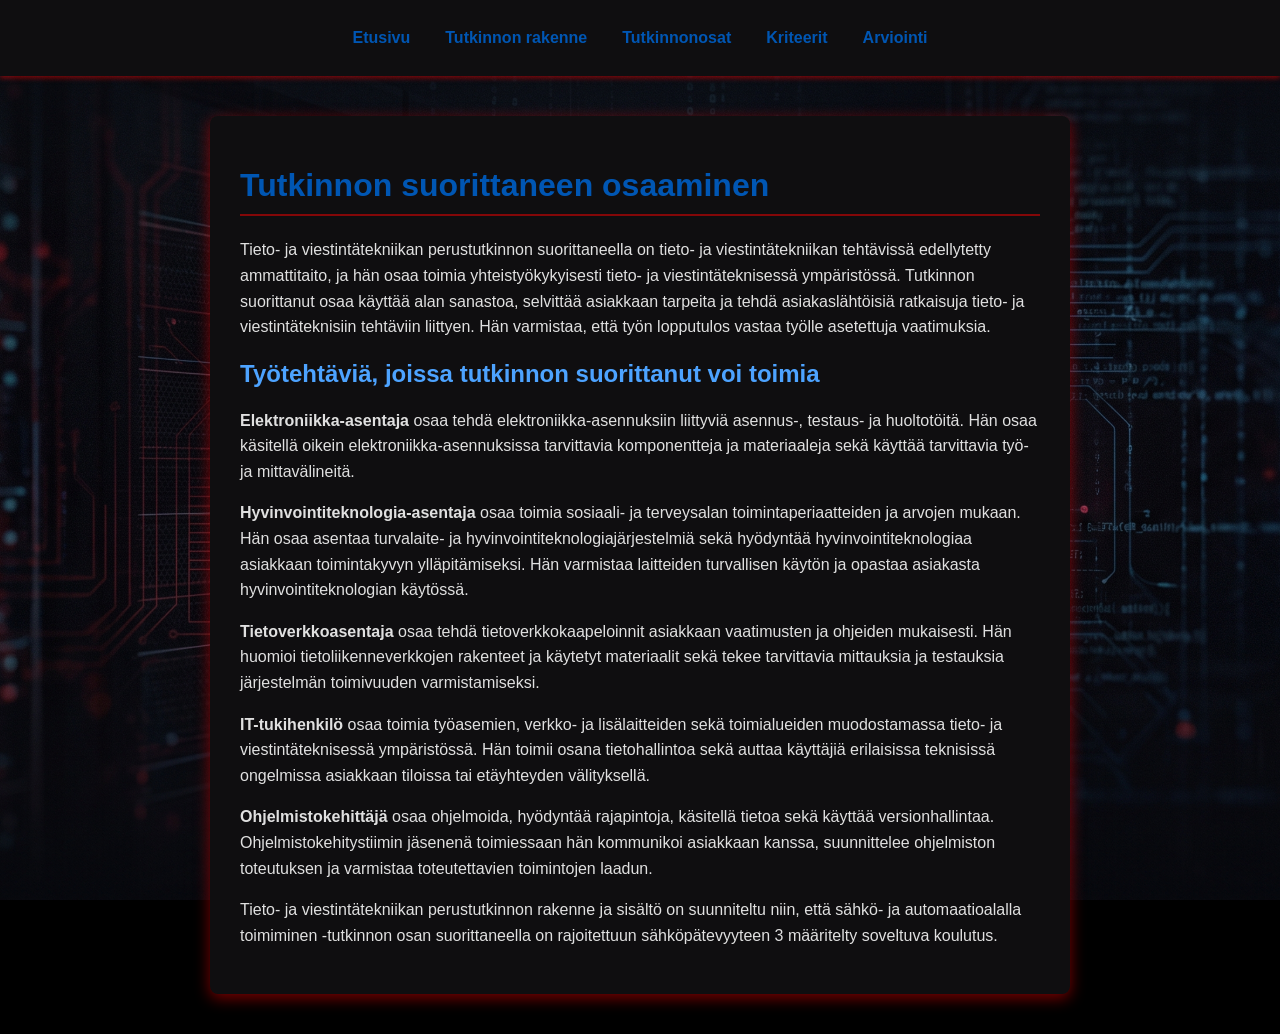
==== index.html @ 3fbc8254 "Initial commit" ====
<!DOCTYPE html>
<html lang="fi">
<head>
    <meta charset="UTF-8">
    <title>Etusivu</title>
    <link rel="stylesheet" href="styles.css">
    <meta name="viewport" content="width=device-width, initial-scale=1.0">
</head>
<body>

    <header>
        <nav>
            <ul>
                <li><a href="index.html">Etusivu</a></li>
                <li><a href="rakenne.html">Tutkinnon rakenne</a></li>
                <li><a href="tutkinnonosat.html">Tutkinnonosat</a></li>
                <li><a href="kriteerit.html">Kriteerit</a></li>
                <li><a href="arviointi.html">Arviointi</a></li>
            </ul>
        </nav>
    </header>

    <main>
        <h1>Tutkinnon suorittaneen osaaminen</h1>
        <p>Tieto- ja viestintätekniikan perustutkinnon suorittaneella on tieto- ja viestintätekniikan tehtävissä edellytetty ammattitaito, ja hän osaa toimia yhteistyökykyisesti tieto- ja viestintäteknisessä ympäristössä. Tutkinnon suorittanut osaa käyttää alan sanastoa, selvittää asiakkaan tarpeita ja tehdä asiakaslähtöisiä ratkaisuja tieto- ja viestintäteknisiin tehtäviin liittyen. Hän varmistaa, että työn lopputulos vastaa työlle asetettuja vaatimuksia.</p>

        <h2>Työtehtäviä, joissa tutkinnon suorittanut voi toimia</h2>

        <p><strong>Elektroniikka-asentaja</strong> osaa tehdä elektroniikka-asennuksiin liittyviä asennus-, testaus- ja huoltotöitä. Hän osaa käsitellä oikein elektroniikka-asennuksissa tarvittavia komponentteja ja materiaaleja sekä käyttää tarvittavia työ- ja mittavälineitä.</p> 

        <p><strong>Hyvinvointiteknologia-asentaja</strong> osaa toimia sosiaali- ja terveysalan toimintaperiaatteiden ja arvojen mukaan. Hän osaa asentaa turvalaite- ja hyvinvointiteknologiajärjestelmiä sekä hyödyntää hyvinvointiteknologiaa asiakkaan toimintakyvyn ylläpitämiseksi. Hän varmistaa laitteiden turvallisen käytön ja opastaa asiakasta hyvinvointiteknologian käytössä.</p> 

        <p><strong>Tietoverkkoasentaja</strong> osaa tehdä tietoverkkokaapeloinnit asiakkaan vaatimusten ja ohjeiden mukaisesti. Hän huomioi tietoliikenneverkkojen rakenteet ja käytetyt materiaalit sekä tekee tarvittavia mittauksia ja testauksia järjestelmän toimivuuden varmistamiseksi.</p> 

        <p><strong>IT-tukihenkilö</strong> osaa toimia työasemien, verkko- ja lisälaitteiden sekä toimialueiden muodostamassa tieto- ja viestintäteknisessä ympäristössä. Hän toimii osana tietohallintoa sekä auttaa käyttäjiä erilaisissa teknisissä ongelmissa asiakkaan tiloissa tai etäyhteyden välityksellä.</p> 

        <p><strong>Ohjelmistokehittäjä</strong> osaa ohjelmoida, hyödyntää rajapintoja, käsitellä tietoa sekä käyttää versionhallintaa. Ohjelmistokehitystiimin jäsenenä toimiessaan hän kommunikoi asiakkaan kanssa, suunnittelee ohjelmiston toteutuksen ja varmistaa toteutettavien toimintojen laadun.</p> 
        
        <p>Tieto- ja viestintätekniikan perustutkinnon rakenne ja sisältö on suunniteltu niin, että sähkö- ja automaatioalalla toimiminen -tutkinnon osan suorittaneella on rajoitettuun sähköpätevyyteen 3 määritelty soveltuva koulutus.</p>
    </main>
    
</body>
</html>
---- styles.css ----
body {
    background-color: #000000;
    background-image: url(Kuvat/Background.jpg);
    background-size: cover;
    background-attachment: fixed;
    background-position: center;
    font-family: 'Segoe UI', Tahoma, Geneva, Verdana, sans-serif;
    color: rgb(255, 255, 255);
    margin: 0;
    padding: 0;
}

header{
    background-color: #0f0e10;
    padding: 25px 0;
    box-shadow: 0 2px 5px #f8000080;
    position: sticky;
    top: 0;
    z-index: 100;
}

main{
    max-width: 800px;
    margin: 40px auto;
    padding: 30px;
    background-color: #0f0e10;
    border-radius: 8px;
    box-shadow: 0 4px 15px #f8000080;
}

h1{
    color: #0056b3;
    border-bottom: 2px solid #f8000080;
    padding-bottom: 10px;
}

h2, h3 {
    color: #4da3ff;
}

p, li{
    line-height: 1.6;
    color: #e0e0e0;
}

nav ul {
    list-style-type: none;
    margin: 0;
    padding: 0;
    display: flex;
    justify-content: center;
    gap: 15px;
}
nav a {
    text-decoration: none;
    color: #0056b3;
    font-weight: bold;
    padding: 15px 10px;
    border-radius: 5px;
    transition: background-color 1s;
}

nav a:hover{
    background: #0056b3;
    color: #ffffff;
}

table {
    width: 100%;
    border-collapse: separate;
    border-spacing: 6px 10px;
    margin-top: 20px;
    margin-bottom: 30px;
}

th {
    background-color: #002b5e;
    color: #ffffff;
    text-align: left;
    padding: 15px;
    font-size: 1.2em;
    border-radius: 8px;
    box-shadow: 0 4px 6px rgba(0, 0, 0, 0.4);
}

td{
    padding: 15px 20px;
    background-color: #151417;
    border: 1px solid #2a282d;
    border-radius: 8px;
    vertical-align: middle;
    box-shadow: inset 0 2px 5px rgba(0, 0, 0, 0.5);
    transition: all 0.3s ease;
}

td:hover{
    background-color: #1a191c;
    border-color: #f8000080;
    box-shadow: 0 0 8px rgba(248, 0, 0, 0.3);
}

tr:nth-child(even){
    background-color: #1a191c;
}

tr:hover{
    background-color: #242226;
}

@media (max-width: 768px){
    header{
        padding: 10px 0;
    }
    main{
        margin: 15px;
        padding: 15px;
    }

    nav ul{
        flex-direction: column;
        align-items: stretch;
        gap: 5px;
    }
    
    nav a{
        text-align: center;
        padding: 8px;
        display: block;
        width: 100%;
        box-sizing: border-box;
        font-size: 0.95rem;
    }

    table{
        border-spacing: 0;
    }
    
    thead{
        display: none;
    }

    tr:first-child{
        display:none;
    }

    th {
        border-radius: 8px 8px 0 0;
        text-align: center;
    }

    td{
        border-radius: 0 0 8px 8px;
        border-top: none;
    }

    table, thead, tbody, tr, th, td {
        display: block;
        width: 100%;
        box-sizing: border-box;
    }
}
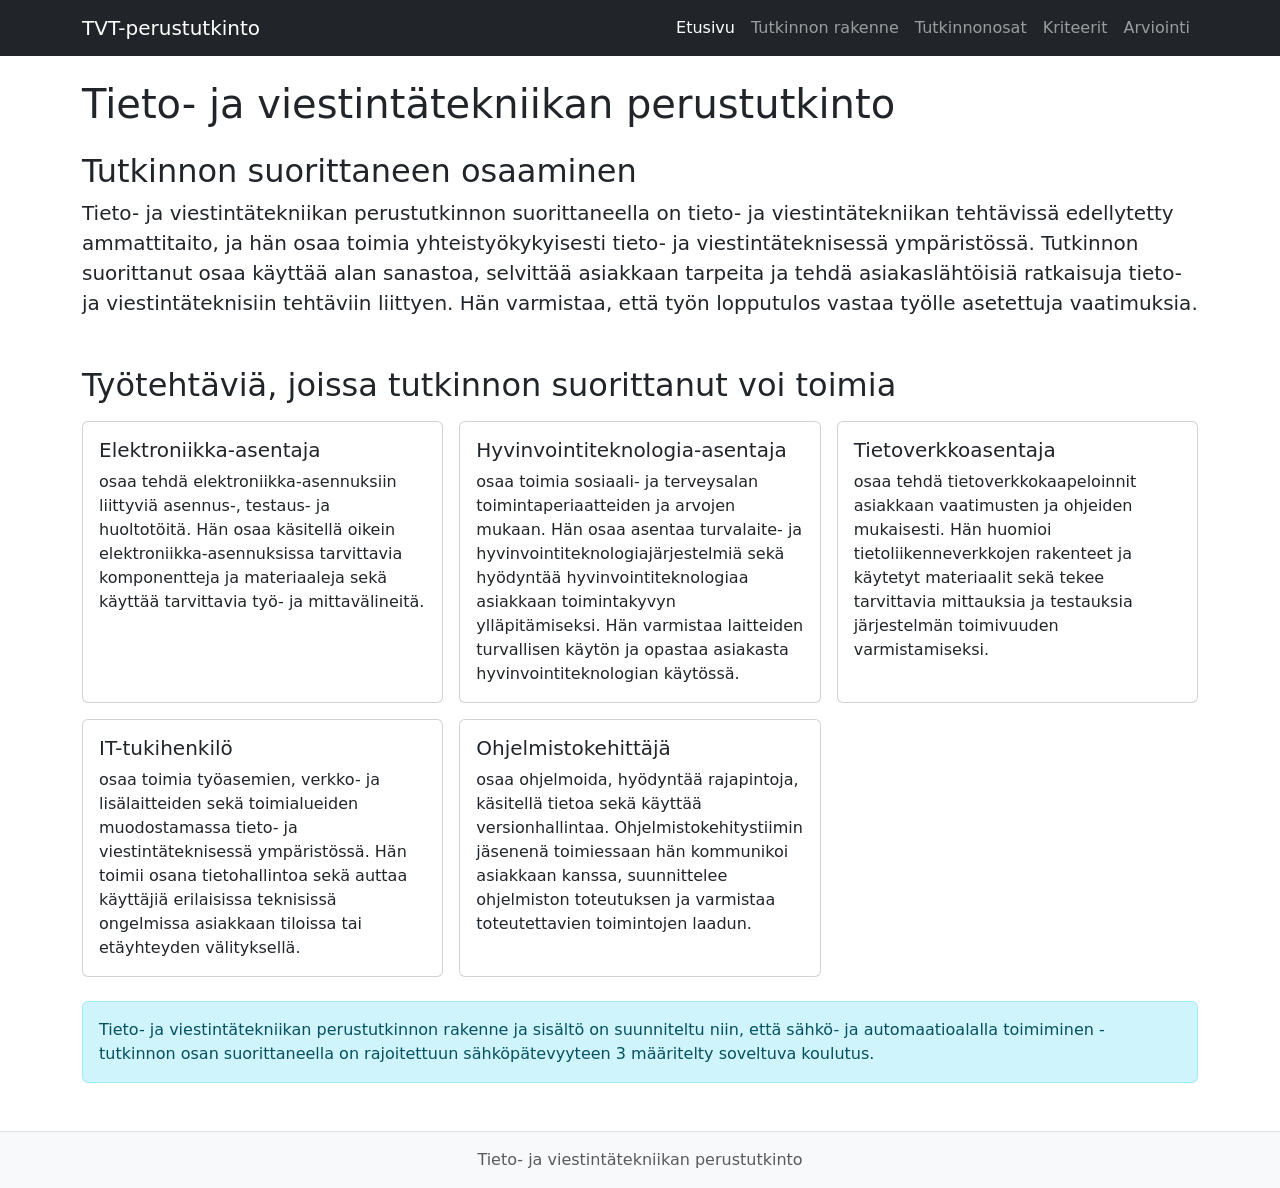
==== commit cba3e19f: "Pushattu ulos sivujen ensimäinen valmis versio." ====
--- a/index.html
+++ b/index.html
@@ -1,43 +1,89 @@
 <!DOCTYPE html>
 <html lang="fi">
 <head>
-    <meta charset="UTF-8">
-    <title>Etusivu</title>
-    <link rel="stylesheet" href="styles.css">
-    <meta name="viewport" content="width=device-width, initial-scale=1.0">
+  <meta charset="utf-8">
+  <meta name="viewport" content="width=device-width, initial-scale=1">
+  <title>Etusivu | Tieto- ja viestintätekniikan perustutkinto</title>
+  <link href="https://cdn.jsdelivr.net/npm/bootstrap@5.3.3/dist/css/bootstrap.min.css" rel="stylesheet">
 </head>
 <body>
+  <nav class="navbar navbar-expand-lg bg-dark navbar-dark sticky-top">
+    <div class="container">
+      <a class="navbar-brand" href="index.html">TVT-perustutkinto</a>
+      <button class="navbar-toggler" type="button" data-bs-toggle="collapse" data-bs-target="#valikko" aria-controls="valikko" aria-expanded="false" aria-label="Avaa valikko">
+        <span class="navbar-toggler-icon"></span>
+      </button>
+      <div class="collapse navbar-collapse" id="valikko">
+        <ul class="navbar-nav ms-auto">
+        <li class="nav-item"><a class="nav-link active" href="index.html" aria-current="page">Etusivu</a></li>
+        <li class="nav-item"><a class="nav-link" href="rakenne.html">Tutkinnon rakenne</a></li>
+        <li class="nav-item"><a class="nav-link" href="rakenne.html">Tutkinnonosat</a></li>
+        <li class="nav-item"><a class="nav-link" href="kriteerit.html">Kriteerit</a></li>
+        <li class="nav-item"><a class="nav-link" href="arviointi.html">Arviointi</a></li>
+        </ul>
+      </div>
+    </div>
+  </nav>
 
-    <header>
-        <nav>
-            <ul>
-                <li><a href="index.html">Etusivu</a></li>
-                <li><a href="rakenne.html">Tutkinnon rakenne</a></li>
-                <li><a href="tutkinnonosat.html">Tutkinnonosat</a></li>
-                <li><a href="kriteerit.html">Kriteerit</a></li>
-                <li><a href="arviointi.html">Arviointi</a></li>
-            </ul>
-        </nav>
-    </header>
+  <main class="container my-4">
+    <h1 class="mb-4">Tieto- ja viestintätekniikan perustutkinto</h1>
 
-    <main>
-        <h1>Tutkinnon suorittaneen osaaminen</h1>
-        <p>Tieto- ja viestintätekniikan perustutkinnon suorittaneella on tieto- ja viestintätekniikan tehtävissä edellytetty ammattitaito, ja hän osaa toimia yhteistyökykyisesti tieto- ja viestintäteknisessä ympäristössä. Tutkinnon suorittanut osaa käyttää alan sanastoa, selvittää asiakkaan tarpeita ja tehdä asiakaslähtöisiä ratkaisuja tieto- ja viestintäteknisiin tehtäviin liittyen. Hän varmistaa, että työn lopputulos vastaa työlle asetettuja vaatimuksia.</p>
+    <h2>Tutkinnon suorittaneen osaaminen</h2>
+    <p class="lead">Tieto- ja viestintätekniikan perustutkinnon suorittaneella on tieto- ja viestintätekniikan tehtävissä edellytetty ammattitaito, ja hän osaa toimia yhteistyökykyisesti tieto- ja viestintäteknisessä ympäristössä. Tutkinnon suorittanut osaa käyttää alan sanastoa, selvittää asiakkaan tarpeita ja tehdä asiakaslähtöisiä ratkaisuja tieto- ja viestintäteknisiin tehtäviin liittyen. Hän varmistaa, että työn lopputulos vastaa työlle asetettuja vaatimuksia.</p>
 
-        <h2>Työtehtäviä, joissa tutkinnon suorittanut voi toimia</h2>
+    <h2 class="mt-5 mb-3">Työtehtäviä, joissa tutkinnon suorittanut voi toimia</h2>
+    <div class="row row-cols-1 row-cols-md-2 row-cols-xl-3 g-3">
+      <div class="col">
+        <div class="card h-100">
+          <div class="card-body">
+            <h3 class="card-title h5">Elektroniikka-asentaja</h3>
+            <p class="card-text">osaa tehdä elektroniikka-asennuksiin liittyviä asennus-, testaus- ja huoltotöitä. Hän osaa käsitellä oikein elektroniikka-asennuksissa tarvittavia komponentteja ja materiaaleja sekä käyttää tarvittavia työ- ja mittavälineitä.</p>
+          </div>
+        </div>
+      </div>
+      <div class="col">
+        <div class="card h-100">
+          <div class="card-body">
+            <h3 class="card-title h5">Hyvinvointiteknologia-asentaja</h3>
+            <p class="card-text">osaa toimia sosiaali- ja terveysalan toimintaperiaatteiden ja arvojen mukaan. Hän osaa asentaa turvalaite- ja hyvinvointiteknologiajärjestelmiä sekä hyödyntää hyvinvointiteknologiaa asiakkaan toimintakyvyn ylläpitämiseksi. Hän varmistaa laitteiden turvallisen käytön ja opastaa asiakasta hyvinvointiteknologian käytössä.</p>
+          </div>
+        </div>
+      </div>
+      <div class="col">
+        <div class="card h-100">
+          <div class="card-body">
+            <h3 class="card-title h5">Tietoverkkoasentaja</h3>
+            <p class="card-text">osaa tehdä tietoverkkokaapeloinnit asiakkaan vaatimusten ja ohjeiden mukaisesti. Hän huomioi tietoliikenneverkkojen rakenteet ja käytetyt materiaalit sekä tekee tarvittavia mittauksia ja testauksia järjestelmän toimivuuden varmistamiseksi.</p>
+          </div>
+        </div>
+      </div>
+      <div class="col">
+        <div class="card h-100">
+          <div class="card-body">
+            <h3 class="card-title h5">IT-tukihenkilö</h3>
+            <p class="card-text">osaa toimia työasemien, verkko- ja lisälaitteiden sekä toimialueiden muodostamassa tieto- ja viestintäteknisessä ympäristössä. Hän toimii osana tietohallintoa sekä auttaa käyttäjiä erilaisissa teknisissä ongelmissa asiakkaan tiloissa tai etäyhteyden välityksellä.</p>
+          </div>
+        </div>
+      </div>
+      <div class="col">
+        <div class="card h-100">
+          <div class="card-body">
+            <h3 class="card-title h5">Ohjelmistokehittäjä</h3>
+            <p class="card-text">osaa ohjelmoida, hyödyntää rajapintoja, käsitellä tietoa sekä käyttää versionhallintaa. Ohjelmistokehitystiimin jäsenenä toimiessaan hän kommunikoi asiakkaan kanssa, suunnittelee ohjelmiston toteutuksen ja varmistaa toteutettavien toimintojen laadun.</p>
+          </div>
+        </div>
+      </div>
+    </div>
 
-        <p><strong>Elektroniikka-asentaja</strong> osaa tehdä elektroniikka-asennuksiin liittyviä asennus-, testaus- ja huoltotöitä. Hän osaa käsitellä oikein elektroniikka-asennuksissa tarvittavia komponentteja ja materiaaleja sekä käyttää tarvittavia työ- ja mittavälineitä.</p> 
+    <div class="alert alert-info mt-4" role="alert">
+      Tieto- ja viestintätekniikan perustutkinnon rakenne ja sisältö on suunniteltu niin, että sähkö- ja automaatioalalla toimiminen -tutkinnon osan suorittaneella on rajoitettuun sähköpätevyyteen 3 määritelty soveltuva koulutus.
+    </div>
+  </main>
 
-        <p><strong>Hyvinvointiteknologia-asentaja</strong> osaa toimia sosiaali- ja terveysalan toimintaperiaatteiden ja arvojen mukaan. Hän osaa asentaa turvalaite- ja hyvinvointiteknologiajärjestelmiä sekä hyödyntää hyvinvointiteknologiaa asiakkaan toimintakyvyn ylläpitämiseksi. Hän varmistaa laitteiden turvallisen käytön ja opastaa asiakasta hyvinvointiteknologian käytössä.</p> 
+  <footer class="bg-light border-top py-3 mt-5">
+    <div class="container text-center text-muted">Tieto- ja viestintätekniikan perustutkinto</div>
+  </footer>
 
-        <p><strong>Tietoverkkoasentaja</strong> osaa tehdä tietoverkkokaapeloinnit asiakkaan vaatimusten ja ohjeiden mukaisesti. Hän huomioi tietoliikenneverkkojen rakenteet ja käytetyt materiaalit sekä tekee tarvittavia mittauksia ja testauksia järjestelmän toimivuuden varmistamiseksi.</p> 
-
-        <p><strong>IT-tukihenkilö</strong> osaa toimia työasemien, verkko- ja lisälaitteiden sekä toimialueiden muodostamassa tieto- ja viestintäteknisessä ympäristössä. Hän toimii osana tietohallintoa sekä auttaa käyttäjiä erilaisissa teknisissä ongelmissa asiakkaan tiloissa tai etäyhteyden välityksellä.</p> 
-
-        <p><strong>Ohjelmistokehittäjä</strong> osaa ohjelmoida, hyödyntää rajapintoja, käsitellä tietoa sekä käyttää versionhallintaa. Ohjelmistokehitystiimin jäsenenä toimiessaan hän kommunikoi asiakkaan kanssa, suunnittelee ohjelmiston toteutuksen ja varmistaa toteutettavien toimintojen laadun.</p> 
-        
-        <p>Tieto- ja viestintätekniikan perustutkinnon rakenne ja sisältö on suunniteltu niin, että sähkö- ja automaatioalalla toimiminen -tutkinnon osan suorittaneella on rajoitettuun sähköpätevyyteen 3 määritelty soveltuva koulutus.</p>
-    </main>
-    
+  <script src="https://cdn.jsdelivr.net/npm/bootstrap@5.3.3/dist/js/bootstrap.bundle.min.js"></script>
 </body>
-</html>+</html>
